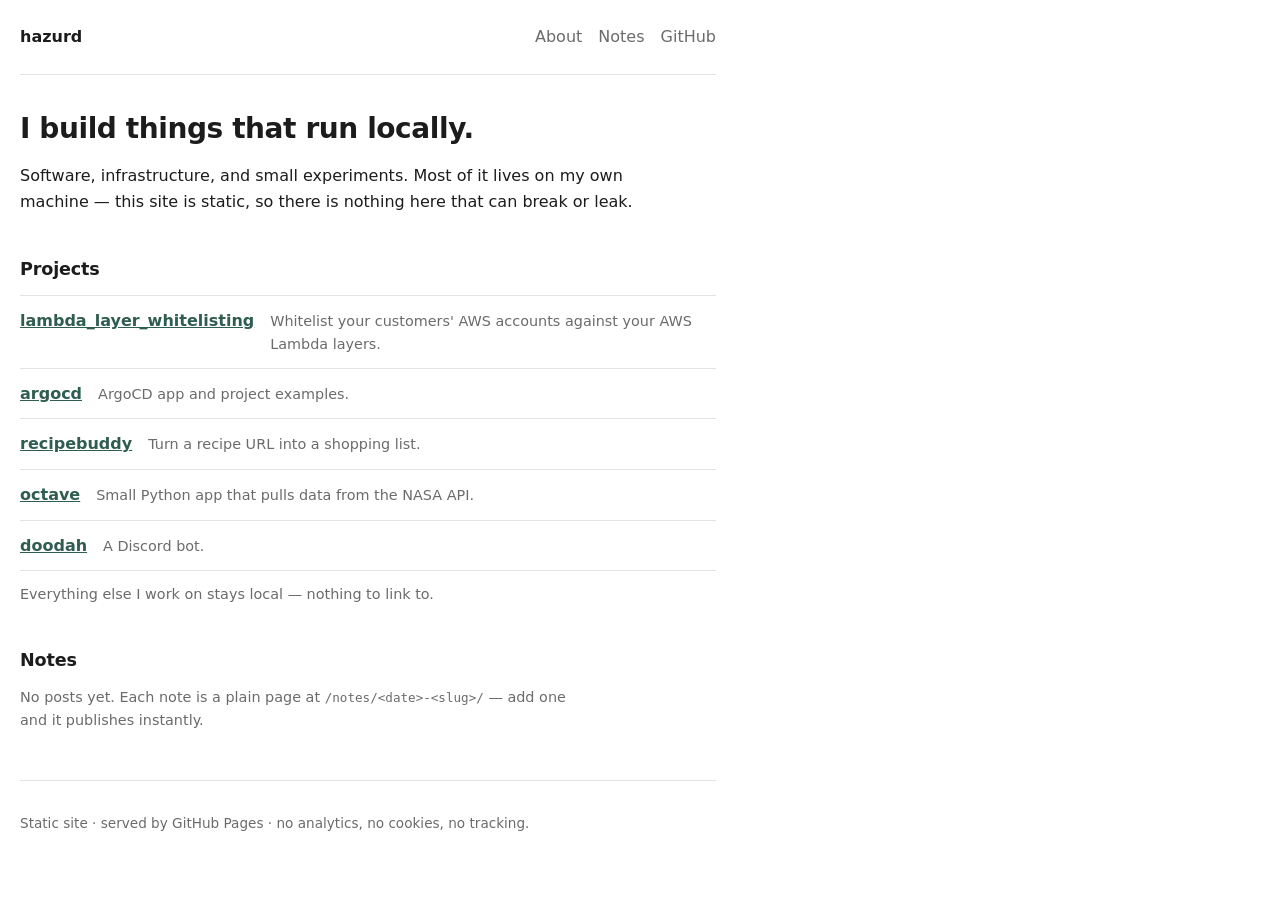
==== index.html @ 027b297e "Fix content: real repo links, minimal about page, note path, favicon" ====
<!doctype html>
<html lang="en">
  <head>
    <meta charset="utf-8" />
    <meta name="viewport" content="width=device-width, initial-scale=1" />
    <title>hazurd — personal site</title>
    <meta name="description" content="Personal site: projects, notes, and links." />
    <link rel="canonical" href="https://hazurd.github.io/" />
    <link rel="stylesheet" href="/css/main.css" />
    <link rel="icon" href="data:image/svg+xml,%3Csvg xmlns='http://www.w3.org/2000/svg' viewBox='0 0 32 32'%3E%3Ctext y='26' font-size='26'%3E%E2%9C%A6%3C/text%3E%3C/svg%3E" />
  </head>
  <body>
    <header class="site-header">
      <a class="brand" href="/">hazurd</a>
      <nav>
        <a href="/about/">About</a>
        <a href="/notes/">Notes</a>
        <a href="https://github.com/hazurd">GitHub</a>
      </nav>
    </header>

    <main>
      <section class="hero">
        <h1>I build things that run locally.</h1>
        <p>
          Software, infrastructure, and small experiments. Most of it lives on my own
          machine — this site is static, so there is nothing here that can break or leak.
        </p>
      </section>

      <section>
        <h2>Projects</h2>
        <ul class="project-list">
          <li>
            <a href="https://github.com/hazurd/lambda_layer_whitelisting">lambda_layer_whitelisting</a>
            <span>Whitelist your customers' AWS accounts against your AWS Lambda layers.</span>
          </li>
          <li>
            <a href="https://github.com/hazurd/argocd">argocd</a>
            <span>ArgoCD app and project examples.</span>
          </li>
          <li>
            <a href="https://github.com/hazurd/recipebuddy">recipebuddy</a>
            <span>Turn a recipe URL into a shopping list.</span>
          </li>
          <li>
            <a href="https://github.com/hazurd/octave">octave</a>
            <span>Small Python app that pulls data from the NASA API.</span>
          </li>
          <li>
            <a href="https://github.com/hazurd/doodah">doodah</a>
            <span>A Discord bot.</span>
          </li>
        </ul>
        <p class="muted">Everything else I work on stays local — nothing to link to.</p>
      </section>

      <section>
        <h2>Notes</h2>
        <p class="muted">No posts yet. Each note is a plain page at <code>/notes/&lt;date&gt;-&lt;slug&gt;/</code> — add one and it publishes instantly.</p>
      </section>
    </main>

    <footer>
      <p>Static site · served by GitHub Pages · no analytics, no cookies, no tracking.</p>
    </footer>
  </body>
</html>
---- css/main.css ----
/* Minimal, no build step, no external fonts or CDNs. */

:root {
  --bg: #ffffff;
  --fg: #1c1c1c;
  --muted: #6b6b6b;
  --accent: #2f5d50;
  --border: #e3e3e3;
  --measure: 62ch;
}

@media (prefers-color-scheme: dark) {
  :root {
    --bg: #14161a;
    --fg: #e8e8e8;
    --muted: #9b9b9b;
    --accent: #8fcbb8;
    --border: #2b2f36;
  }
}

* {
  box-sizing: border-box;
}

body {
  margin: 0;
  background: var(--bg);
  color: var(--fg);
  font-family: ui-sans-serif, system-ui, -apple-system, "Segoe UI", Roboto, sans-serif;
  line-height: 1.6;
  max-width: 46rem;
  padding: 0 1.25rem 3rem;
}

a {
  color: var(--accent);
}

a:focus-visible {
  outline: 2px solid var(--accent);
  outline-offset: 3px;
}

.site-header {
  display: flex;
  align-items: baseline;
  justify-content: space-between;
  gap: 1rem;
  padding: 1.5rem 0;
  border-bottom: 1px solid var(--border);
}

.brand {
  font-weight: 650;
  text-decoration: none;
  color: var(--fg);
}

nav {
  display: flex;
  gap: 1rem;
  flex-wrap: wrap;
}

nav a {
  text-decoration: none;
  color: var(--muted);
}

nav a:hover {
  color: var(--accent);
}

main {
  padding-top: 2rem;
}

.hero h1 {
  font-size: 1.75rem;
  margin: 0 0 0.5rem;
  letter-spacing: -0.015em;
}

h2 {
  font-size: 1.1rem;
  margin: 2.5rem 0 0.75rem;
  letter-spacing: -0.01em;
}

p {
  max-width: var(--measure);
  margin: 0.75rem 0;
}

.muted {
  color: var(--muted);
  font-size: 0.9rem;
}

code {
  font-family: ui-monospace, SFMono-Regular, Menlo, monospace;
  font-size: 0.875em;
}

.project-list {
  list-style: none;
  margin: 0;
  padding: 0;
  border-top: 1px solid var(--border);
}

.project-list li {
  display: flex;
  gap: 1rem;
  align-items: baseline;
  padding: 0.75rem 0;
  border-bottom: 1px solid var(--border);
}

.project-list a {
  font-weight: 600;
}

.project-list span {
  color: var(--muted);
  font-size: 0.9rem;
}

footer {
  margin-top: 3rem;
  padding-top: 1.25rem;
  border-top: 1px solid var(--border);
  color: var(--muted);
  font-size: 0.85rem;
}

@media (max-width: 620px) {
  .project-list li {
    flex-direction: column;
    gap: 0.25rem;
  }
}
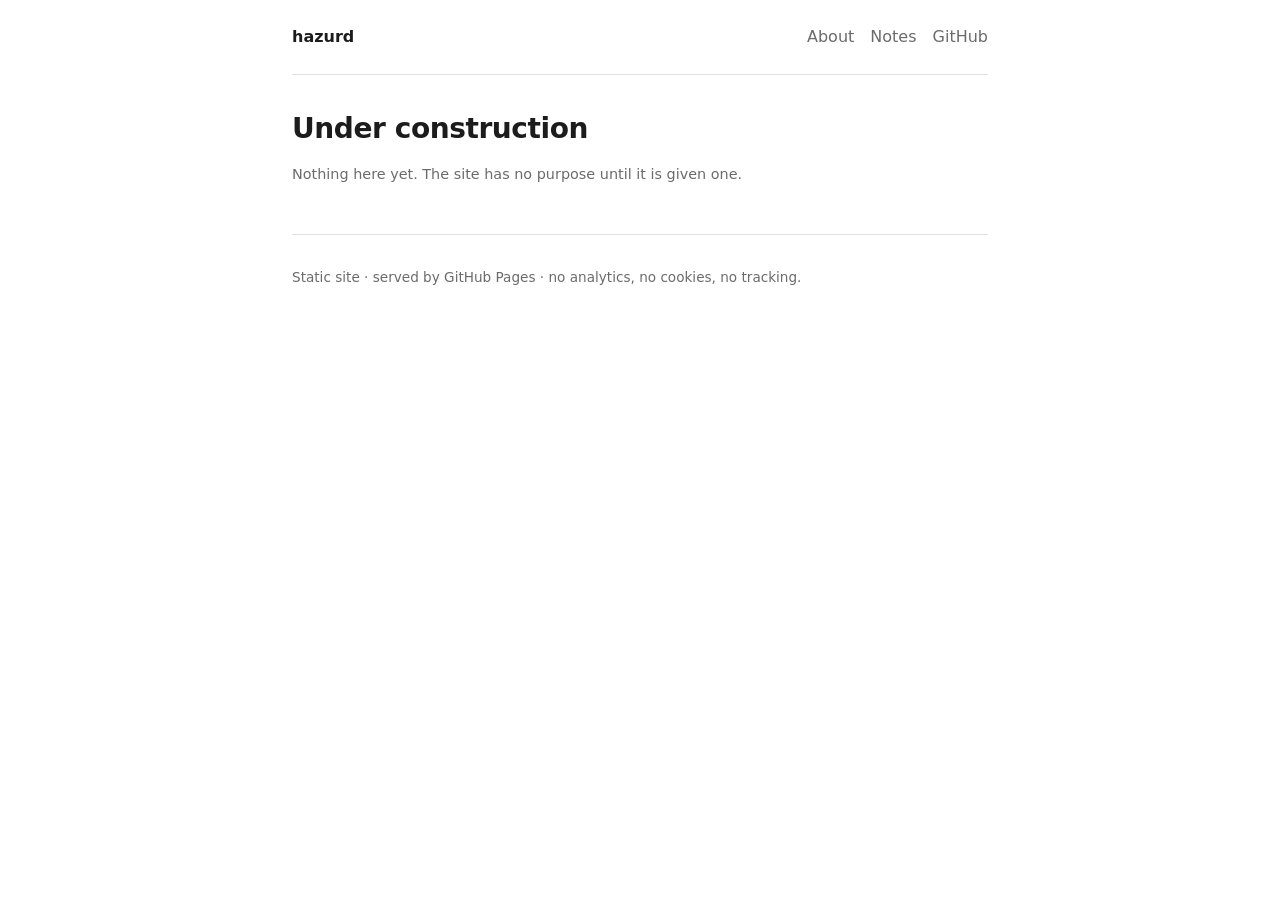
==== commit a45bc411: "strip site down to placeholder" ====
--- a/index.html
+++ b/index.html
@@ -4,7 +4,7 @@
     <meta charset="utf-8" />
     <meta name="viewport" content="width=device-width, initial-scale=1" />
     <title>hazurd — personal site</title>
-    <meta name="description" content="Personal site: projects, notes, and links." />
+    <meta name="description" content="Under construction. Nothing here yet." />
     <link rel="canonical" href="https://hazurd.github.io/" />
     <link rel="stylesheet" href="/css/main.css" />
     <link rel="icon" href="data:image/svg+xml,%3Csvg xmlns='http://www.w3.org/2000/svg' viewBox='0 0 32 32'%3E%3Ctext y='26' font-size='26'%3E%E2%9C%A6%3C/text%3E%3C/svg%3E" />
@@ -20,44 +20,9 @@
     </header>
 
     <main>
-      <section class="hero">
-        <h1>I build things that run locally.</h1>
-        <p>
-          Software, infrastructure, and small experiments. Most of it lives on my own
-          machine — this site is static, so there is nothing here that can break or leak.
-        </p>
-      </section>
-
       <section>
-        <h2>Projects</h2>
-        <ul class="project-list">
-          <li>
-            <a href="https://github.com/hazurd/lambda_layer_whitelisting">lambda_layer_whitelisting</a>
-            <span>Whitelist your customers' AWS accounts against your AWS Lambda layers.</span>
-          </li>
-          <li>
-            <a href="https://github.com/hazurd/argocd">argocd</a>
-            <span>ArgoCD app and project examples.</span>
-          </li>
-          <li>
-            <a href="https://github.com/hazurd/recipebuddy">recipebuddy</a>
-            <span>Turn a recipe URL into a shopping list.</span>
-          </li>
-          <li>
-            <a href="https://github.com/hazurd/octave">octave</a>
-            <span>Small Python app that pulls data from the NASA API.</span>
-          </li>
-          <li>
-            <a href="https://github.com/hazurd/doodah">doodah</a>
-            <span>A Discord bot.</span>
-          </li>
-        </ul>
-        <p class="muted">Everything else I work on stays local — nothing to link to.</p>
-      </section>
-
-      <section>
-        <h2>Notes</h2>
-        <p class="muted">No posts yet. Each note is a plain page at <code>/notes/&lt;date&gt;-&lt;slug&gt;/</code> — add one and it publishes instantly.</p>
+        <h1>Under construction</h1>
+        <p class="muted">Nothing here yet. The site has no purpose until it is given one.</p>
       </section>
     </main>
 
--- a/css/main.css
+++ b/css/main.css
@@ -30,6 +30,7 @@
   font-family: ui-sans-serif, system-ui, -apple-system, "Segoe UI", Roboto, sans-serif;
   line-height: 1.6;
   max-width: 46rem;
+  margin-inline: auto;
   padding: 0 1.25rem 3rem;
 }
 
@@ -76,16 +77,10 @@
   padding-top: 2rem;
 }
 
-.hero h1 {
+h1 {
   font-size: 1.75rem;
   margin: 0 0 0.5rem;
   letter-spacing: -0.015em;
-}
-
-h2 {
-  font-size: 1.1rem;
-  margin: 2.5rem 0 0.75rem;
-  letter-spacing: -0.01em;
 }
 
 p {
@@ -98,35 +93,6 @@
   font-size: 0.9rem;
 }
 
-code {
-  font-family: ui-monospace, SFMono-Regular, Menlo, monospace;
-  font-size: 0.875em;
-}
-
-.project-list {
-  list-style: none;
-  margin: 0;
-  padding: 0;
-  border-top: 1px solid var(--border);
-}
-
-.project-list li {
-  display: flex;
-  gap: 1rem;
-  align-items: baseline;
-  padding: 0.75rem 0;
-  border-bottom: 1px solid var(--border);
-}
-
-.project-list a {
-  font-weight: 600;
-}
-
-.project-list span {
-  color: var(--muted);
-  font-size: 0.9rem;
-}
-
 footer {
   margin-top: 3rem;
   padding-top: 1.25rem;
@@ -134,10 +100,3 @@
   color: var(--muted);
   font-size: 0.85rem;
 }
-
-@media (max-width: 620px) {
-  .project-list li {
-    flex-direction: column;
-    gap: 0.25rem;
-  }
-}
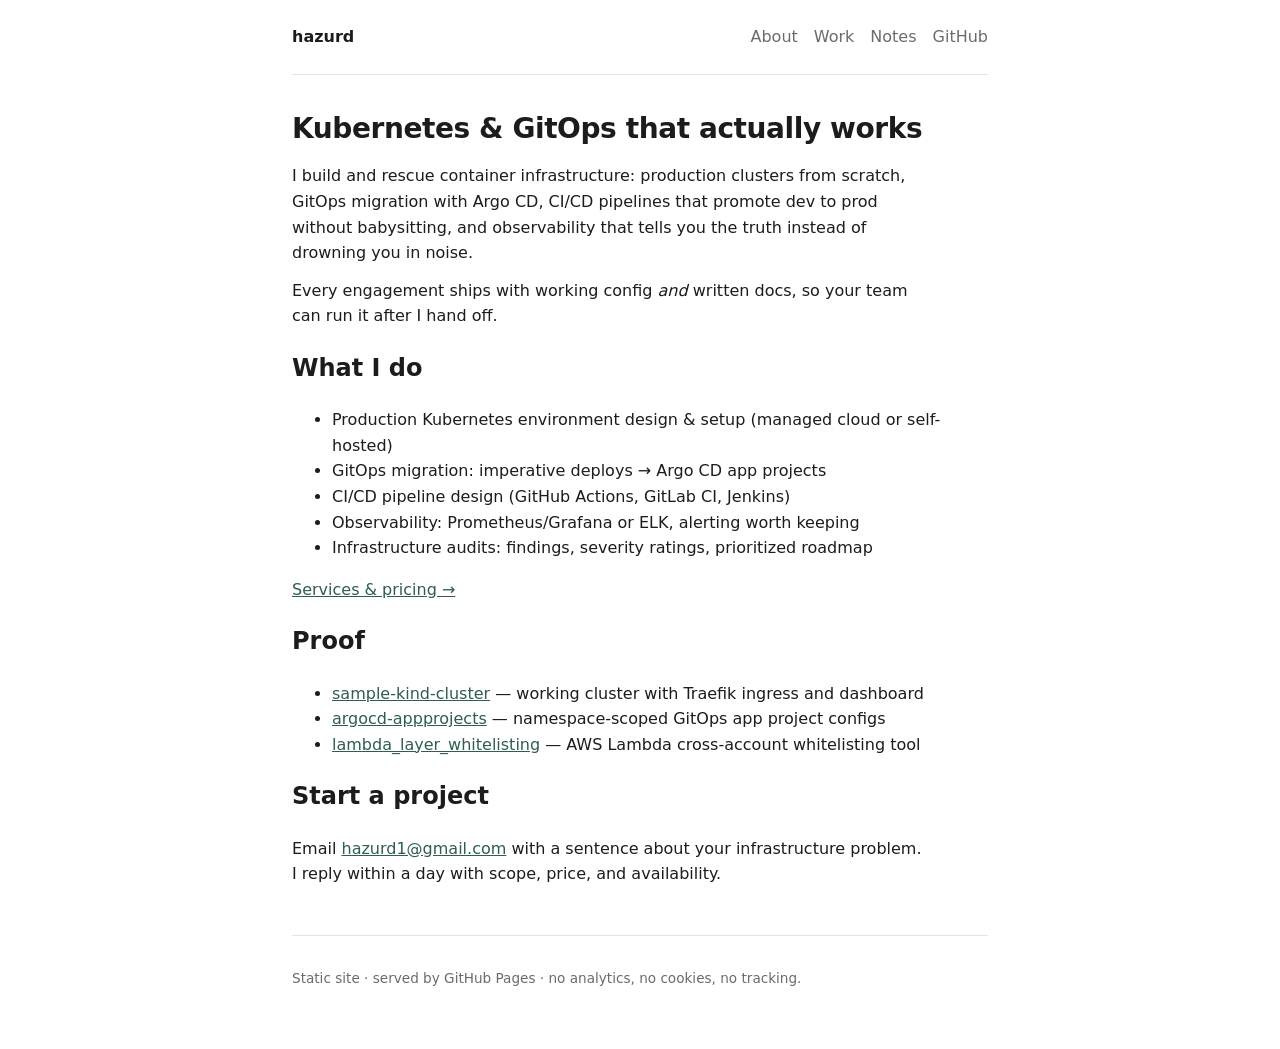
==== commit 214d4b95: "Turn placeholder into Kubernetes/GitOps consulting site: landing, work packages, about bio" ====
--- a/index.html
+++ b/index.html
@@ -3,17 +3,18 @@
   <head>
     <meta charset="utf-8" />
     <meta name="viewport" content="width=device-width, initial-scale=1" />
-    <title>hazurd — personal site</title>
-    <meta name="description" content="Under construction. Nothing here yet." />
+    <title>hazurd — Kubernetes &amp; GitOps consulting</title>
+    <meta name="description" content="Kubernetes, GitOps, CI/CD, and observability consulting. Clusters and pipelines that actually work, with docs your team can run." />
     <link rel="canonical" href="https://hazurd.github.io/" />
     <link rel="stylesheet" href="/css/main.css" />
-    <link rel="icon" href="data:image/svg+xml,%3Csvg xmlns='http://www.w3.org/2000/svg' viewBox='0 0 32 32'%3E%3Ctext y='26' font-size='26'%3E%E2%9C%A6%3C/text%3E%3C/svg%3E" />
+    <link rel="icon" href="data:image/svg+xml,%3Csvg xmlns='http://www.w3.org/2000/svg' viewBox='0 0 32 32'%3E%E2%9C%A6%3C/svg%3E" />
   </head>
   <body>
     <header class="site-header">
       <a class="brand" href="/">hazurd</a>
       <nav>
         <a href="/about/">About</a>
+        <a href="/work/">Work</a>
         <a href="/notes/">Notes</a>
         <a href="https://github.com/hazurd">GitHub</a>
       </nav>
@@ -21,8 +22,47 @@
 
     <main>
       <section>
-        <h1>Under construction</h1>
-        <p class="muted">Nothing here yet. The site has no purpose until it is given one.</p>
+        <h1>Kubernetes &amp; GitOps that actually works</h1>
+        <p>
+          I build and rescue container infrastructure: production clusters from
+          scratch, GitOps migration with Argo CD, CI/CD pipelines that promote
+          dev to prod without babysitting, and observability that tells you the
+          truth instead of drowning you in noise.
+        </p>
+        <p>
+          Every engagement ships with working config <em>and</em> written docs,
+          so your team can run it after I hand off.
+        </p>
+      </section>
+
+      <section>
+        <h2>What I do</h2>
+        <ul>
+          <li>Production Kubernetes environment design &amp; setup (managed cloud or self-hosted)</li>
+          <li>GitOps migration: imperative deploys → Argo CD app projects</li>
+          <li>CI/CD pipeline design (GitHub Actions, GitLab CI, Jenkins)</li>
+          <li>Observability: Prometheus/Grafana or ELK, alerting worth keeping</li>
+          <li>Infrastructure audits: findings, severity ratings, prioritized roadmap</li>
+        </ul>
+        <p><a href="/work/">Services &amp; pricing →</a></p>
+      </section>
+
+      <section>
+        <h2>Proof</h2>
+        <ul>
+          <li><a href="https://github.com/hazurd/sample-kind-cluster">sample-kind-cluster</a> — working cluster with Traefik ingress and dashboard</li>
+          <li><a href="https://github.com/hazurd/argocd-appprojects">argocd-appprojects</a> — namespace-scoped GitOps app project configs</li>
+          <li><a href="https://github.com/hazurd/lambda_layer_whitelisting">lambda_layer_whitelisting</a> — AWS Lambda cross-account whitelisting tool</li>
+        </ul>
+      </section>
+
+      <section>
+        <h2>Start a project</h2>
+        <p>
+          Email <a href="mailto:hazurd1@gmail.com">hazurd1@gmail.com</a> with a
+          sentence about your infrastructure problem. I reply within a day with
+          scope, price, and availability.
+        </p>
       </section>
     </main>
 
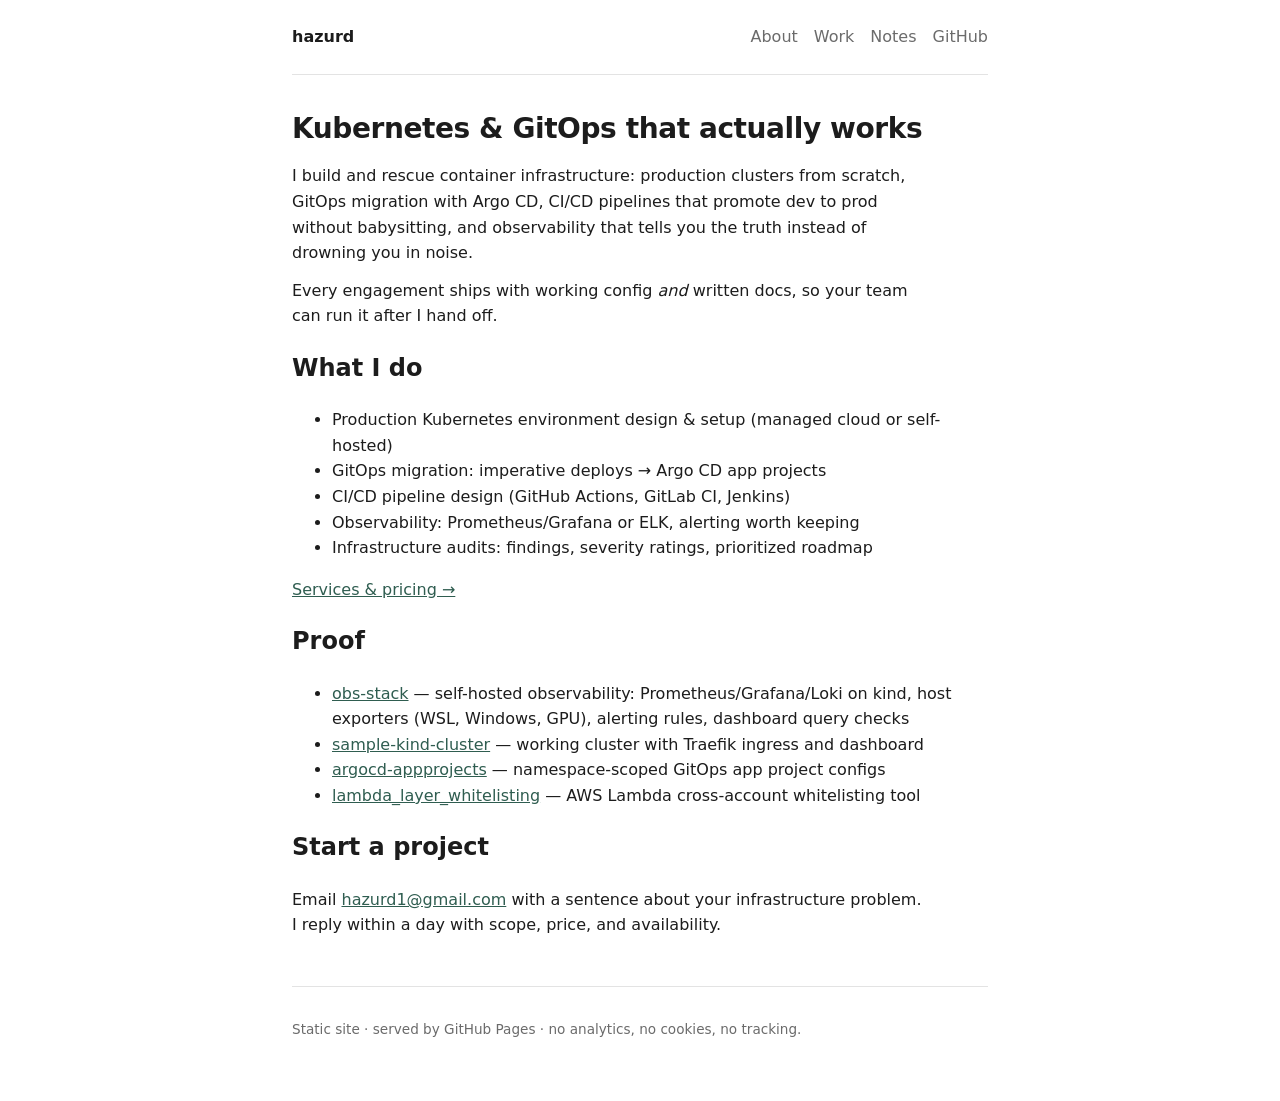
==== commit 2a90b236: "Add obs-stack to portfolio proof section" ====
--- a/index.html
+++ b/index.html
@@ -50,6 +50,7 @@
       <section>
         <h2>Proof</h2>
         <ul>
+          <li><a href="https://github.com/hazurd/obs-stack">obs-stack</a> — self-hosted observability: Prometheus/Grafana/Loki on kind, host exporters (WSL, Windows, GPU), alerting rules, dashboard query checks</li>
           <li><a href="https://github.com/hazurd/sample-kind-cluster">sample-kind-cluster</a> — working cluster with Traefik ingress and dashboard</li>
           <li><a href="https://github.com/hazurd/argocd-appprojects">argocd-appprojects</a> — namespace-scoped GitOps app project configs</li>
           <li><a href="https://github.com/hazurd/lambda_layer_whitelisting">lambda_layer_whitelisting</a> — AWS Lambda cross-account whitelisting tool</li>
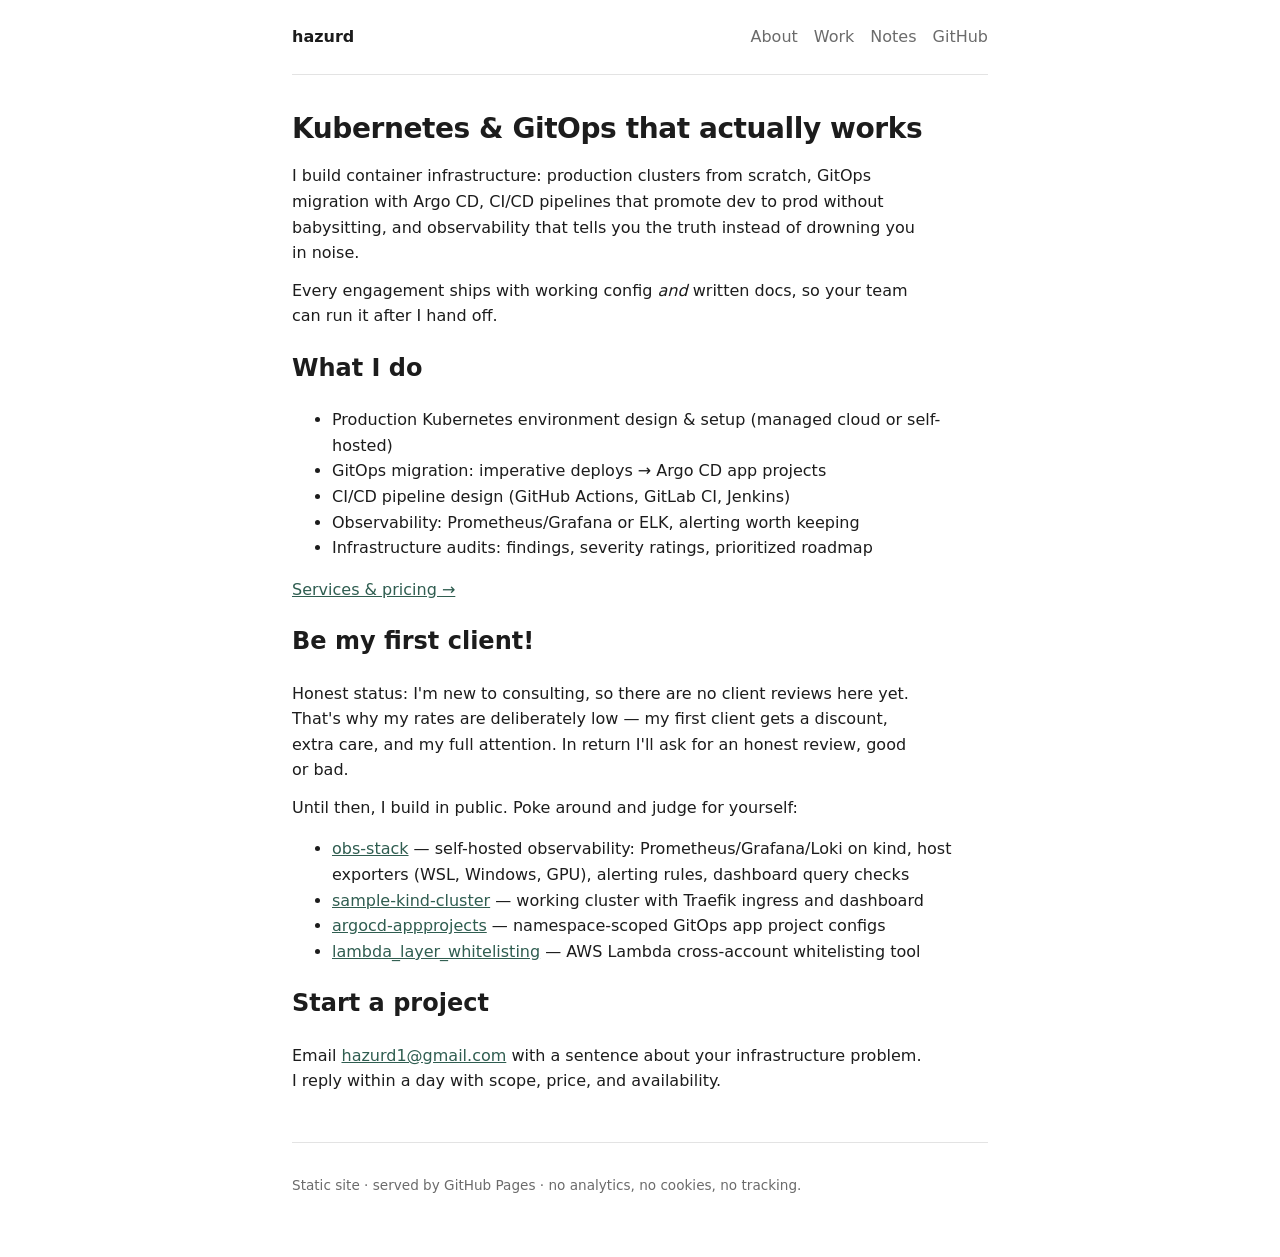
==== commit 20c2fb0d: "Softer tone: 'Be my first client!' replaces Proof section" ====
--- a/index.html
+++ b/index.html
@@ -24,10 +24,10 @@
       <section>
         <h1>Kubernetes &amp; GitOps that actually works</h1>
         <p>
-          I build and rescue container infrastructure: production clusters from
-          scratch, GitOps migration with Argo CD, CI/CD pipelines that promote
-          dev to prod without babysitting, and observability that tells you the
-          truth instead of drowning you in noise.
+          I build container infrastructure: production clusters from scratch,
+          GitOps migration with Argo CD, CI/CD pipelines that promote dev to
+          prod without babysitting, and observability that tells you the truth
+          instead of drowning you in noise.
         </p>
         <p>
           Every engagement ships with working config <em>and</em> written docs,
@@ -48,7 +48,14 @@
       </section>
 
       <section>
-        <h2>Proof</h2>
+        <h2>Be my first client!</h2>
+        <p>
+          Honest status: I'm new to consulting, so there are no client reviews
+          here yet. That's why my rates are deliberately low — my first client
+          gets a discount, extra care, and my full attention. In return I'll
+          ask for an honest review, good or bad.
+        </p>
+        <p>Until then, I build in public. Poke around and judge for yourself:</p>
         <ul>
           <li><a href="https://github.com/hazurd/obs-stack">obs-stack</a> — self-hosted observability: Prometheus/Grafana/Loki on kind, host exporters (WSL, Windows, GPU), alerting rules, dashboard query checks</li>
           <li><a href="https://github.com/hazurd/sample-kind-cluster">sample-kind-cluster</a> — working cluster with Traefik ingress and dashboard</li>
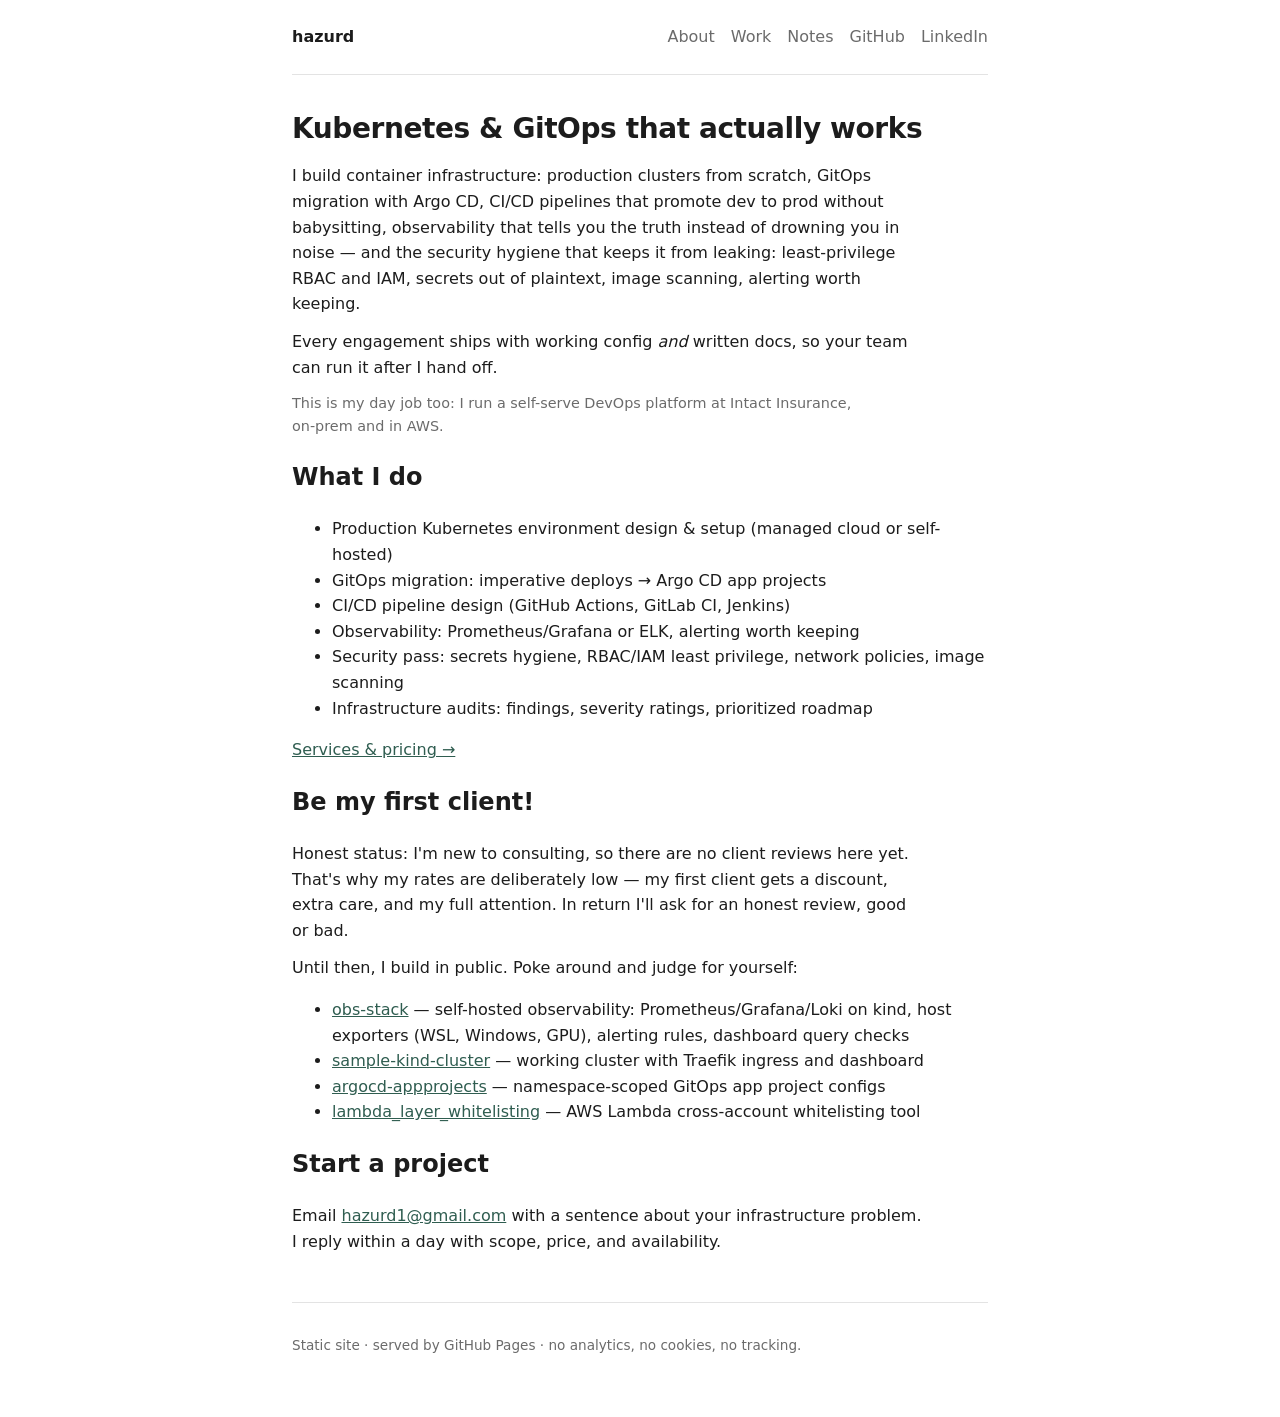
==== commit 2e67b1cc: "DevSecOps positioning + real career arc - about: Karl Dagenais identity, employer history (Intact, J" ====
--- a/index.html
+++ b/index.html
@@ -3,8 +3,8 @@
   <head>
     <meta charset="utf-8" />
     <meta name="viewport" content="width=device-width, initial-scale=1" />
-    <title>hazurd — Kubernetes &amp; GitOps consulting</title>
-    <meta name="description" content="Kubernetes, GitOps, CI/CD, and observability consulting. Clusters and pipelines that actually work, with docs your team can run." />
+    <title>hazurd — Kubernetes, GitOps &amp; DevSecOps consulting</title>
+    <meta name="description" content="Kubernetes, GitOps, DevSecOps, CI/CD, and observability consulting. Clusters and pipelines that actually work, with security baked in and docs your team can run." />
     <link rel="canonical" href="https://hazurd.github.io/" />
     <link rel="stylesheet" href="/css/main.css" />
     <link rel="icon" href="data:image/svg+xml,%3Csvg xmlns='http://www.w3.org/2000/svg' viewBox='0 0 32 32'%3E%E2%9C%A6%3C/svg%3E" />
@@ -17,6 +17,7 @@
         <a href="/work/">Work</a>
         <a href="/notes/">Notes</a>
         <a href="https://github.com/hazurd">GitHub</a>
+        <a href="https://www.linkedin.com/in/gottabkd">LinkedIn</a>
       </nav>
     </header>
 
@@ -26,12 +27,18 @@
         <p>
           I build container infrastructure: production clusters from scratch,
           GitOps migration with Argo CD, CI/CD pipelines that promote dev to
-          prod without babysitting, and observability that tells you the truth
-          instead of drowning you in noise.
+          prod without babysitting, observability that tells you the truth
+          instead of drowning you in noise — and the security hygiene that
+          keeps it from leaking: least-privilege RBAC and IAM, secrets out of
+          plaintext, image scanning, alerting worth keeping.
         </p>
         <p>
           Every engagement ships with working config <em>and</em> written docs,
           so your team can run it after I hand off.
+        </p>
+        <p class="muted">
+          This is my day job too: I run a self-serve DevOps platform at Intact
+          Insurance, on-prem and in AWS.
         </p>
       </section>
 
@@ -42,6 +49,7 @@
           <li>GitOps migration: imperative deploys → Argo CD app projects</li>
           <li>CI/CD pipeline design (GitHub Actions, GitLab CI, Jenkins)</li>
           <li>Observability: Prometheus/Grafana or ELK, alerting worth keeping</li>
+          <li>Security pass: secrets hygiene, RBAC/IAM least privilege, network policies, image scanning</li>
           <li>Infrastructure audits: findings, severity ratings, prioritized roadmap</li>
         </ul>
         <p><a href="/work/">Services &amp; pricing →</a></p>
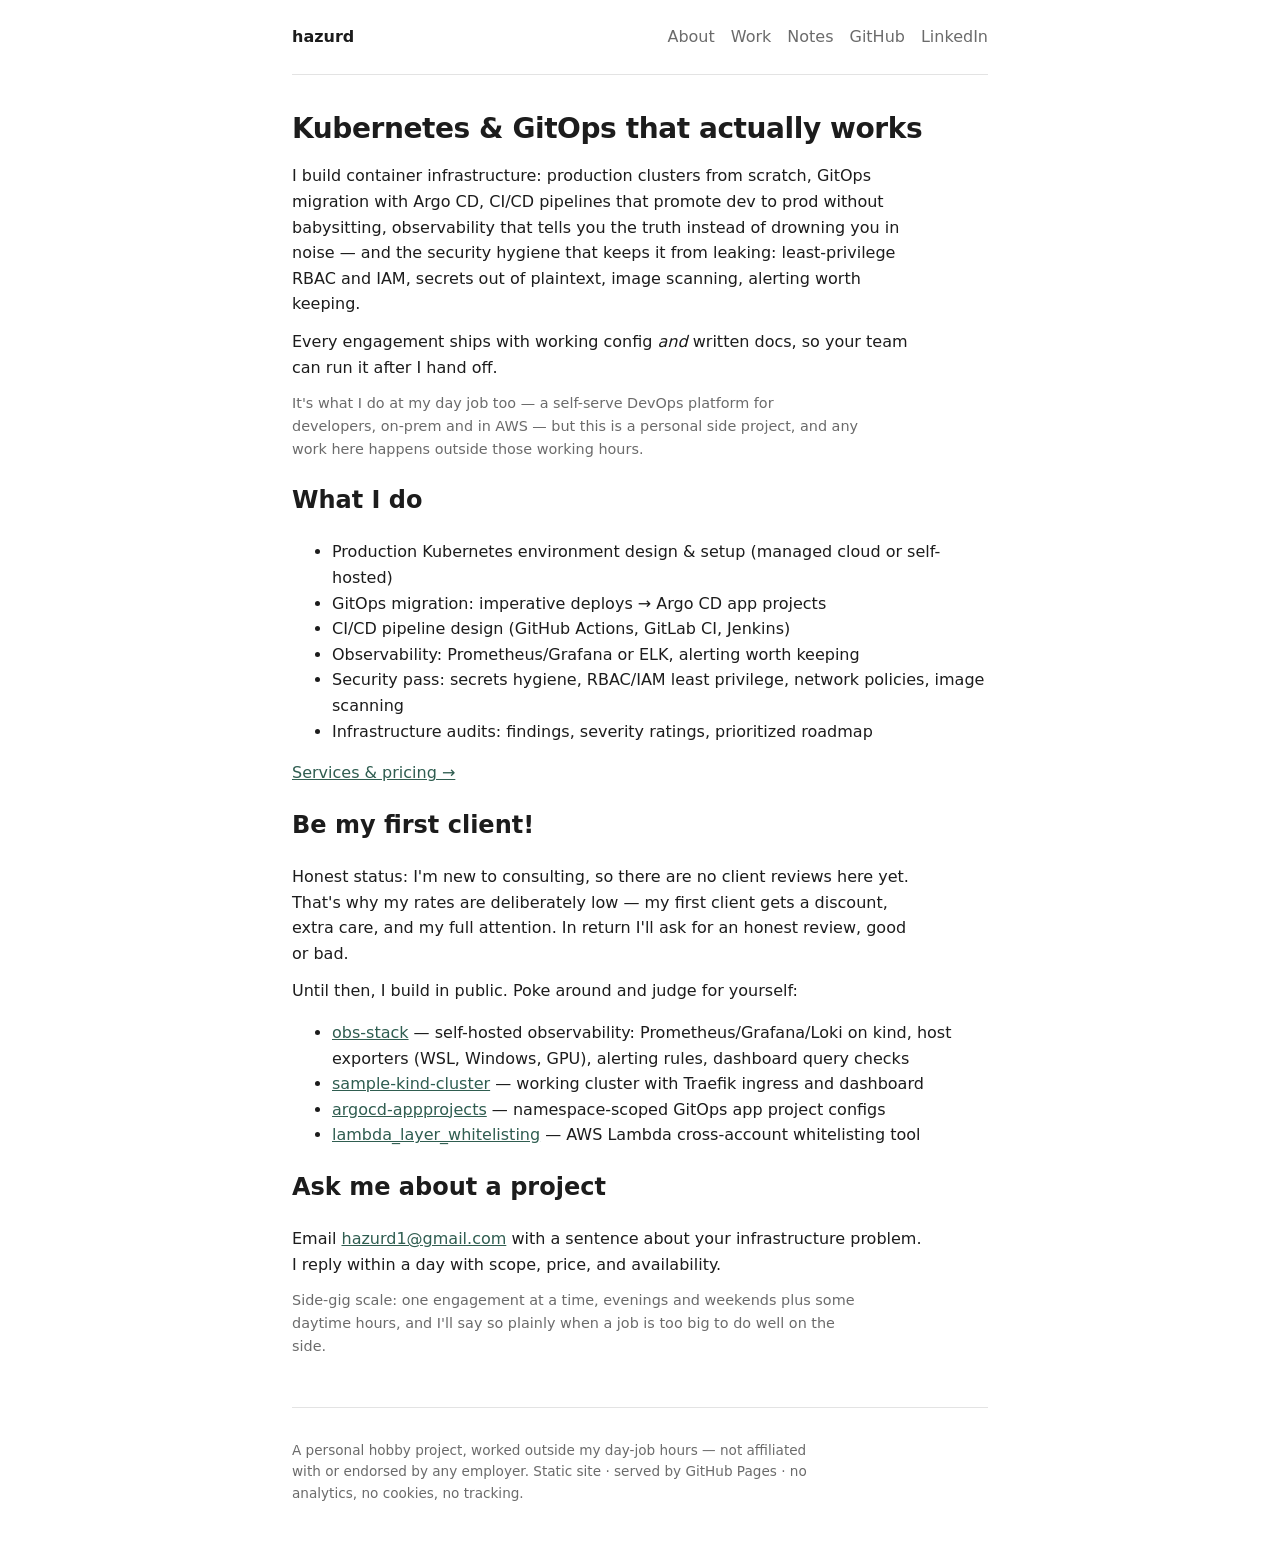
==== commit 67651b51: "Reframe site as a personal hobby side-gig: softer hero, stated limits, no-affiliation footer" ====
--- a/index.html
+++ b/index.html
@@ -3,8 +3,8 @@
   <head>
     <meta charset="utf-8" />
     <meta name="viewport" content="width=device-width, initial-scale=1" />
-    <title>hazurd — Kubernetes, GitOps &amp; DevSecOps consulting</title>
-    <meta name="description" content="Kubernetes, GitOps, DevSecOps, CI/CD, and observability consulting. Clusters and pipelines that actually work, with security baked in and docs your team can run." />
+    <title>hazurd — Kubernetes &amp; GitOps, occasionally for hire</title>
+    <meta name="description" content="Kubernetes, GitOps, DevSecOps, CI/CD, and observability — a personal side project with small fixed-price engagements, worked outside my day-job hours." />
     <link rel="canonical" href="https://hazurd.github.io/" />
     <link rel="stylesheet" href="/css/main.css" />
     <link rel="icon" href="data:image/svg+xml,%3Csvg xmlns='http://www.w3.org/2000/svg' viewBox='0 0 32 32'%3E%E2%9C%A6%3C/svg%3E" />
@@ -37,8 +37,9 @@
           so your team can run it after I hand off.
         </p>
         <p class="muted">
-          This is my day job too: I run a self-serve DevOps platform at Intact
-          Insurance, on-prem and in AWS.
+          It's what I do at my day job too — a self-serve DevOps platform for
+          developers, on-prem and in AWS — but this is a personal side project,
+          and any work here happens outside those working hours.
         </p>
       </section>
 
@@ -73,17 +74,26 @@
       </section>
 
       <section>
-        <h2>Start a project</h2>
+        <h2>Ask me about a project</h2>
         <p>
           Email <a href="mailto:hazurd1@gmail.com">hazurd1@gmail.com</a> with a
           sentence about your infrastructure problem. I reply within a day with
           scope, price, and availability.
         </p>
+        <p class="muted">
+          Side-gig scale: one engagement at a time, evenings and weekends plus
+          some daytime hours, and I'll say so plainly when a job is too big to
+          do well on the side.
+        </p>
       </section>
     </main>
 
     <footer>
-      <p>Static site · served by GitHub Pages · no analytics, no cookies, no tracking.</p>
+      <p>
+        A personal hobby project, worked outside my day-job hours — not
+        affiliated with or endorsed by any employer. Static site · served by
+        GitHub Pages · no analytics, no cookies, no tracking.
+      </p>
     </footer>
   </body>
 </html>
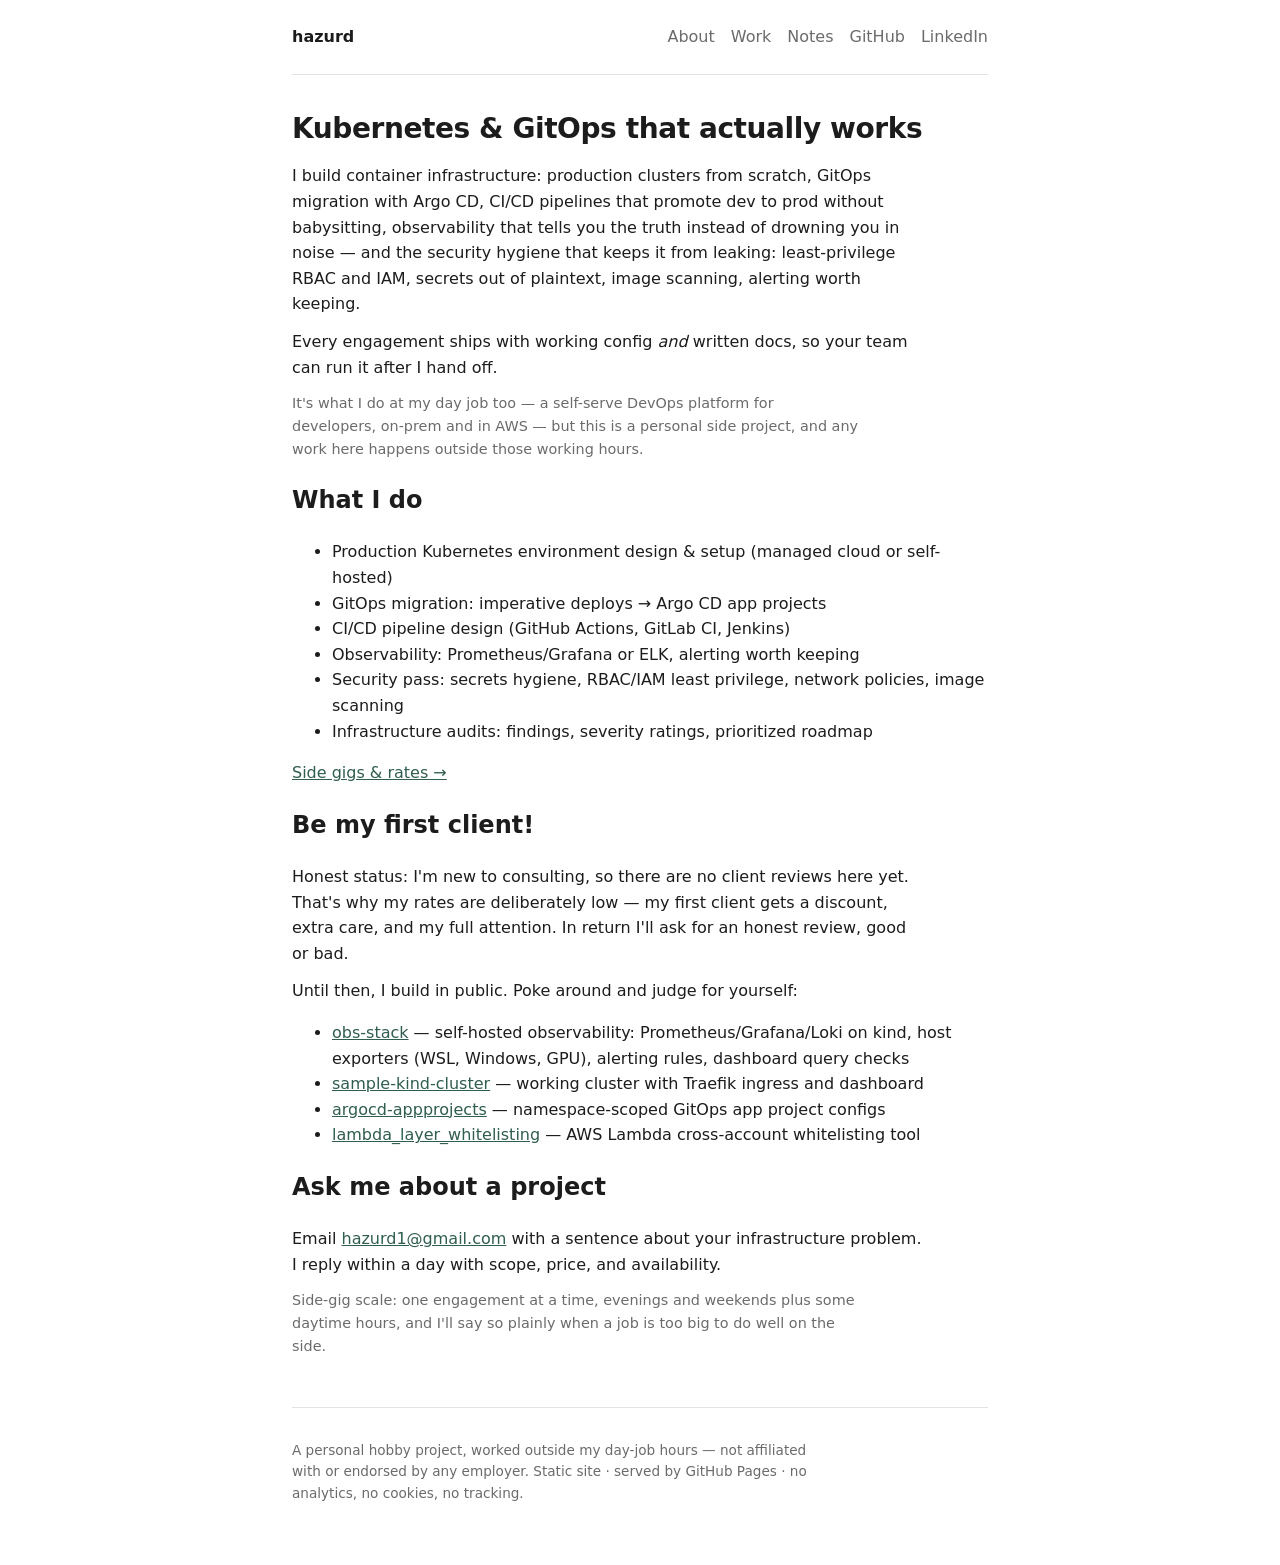
==== commit 94dcaf6d: "Landing CTA reads "Side gigs & rates"" ====
--- a/index.html
+++ b/index.html
@@ -53,7 +53,7 @@
           <li>Security pass: secrets hygiene, RBAC/IAM least privilege, network policies, image scanning</li>
           <li>Infrastructure audits: findings, severity ratings, prioritized roadmap</li>
         </ul>
-        <p><a href="/work/">Services &amp; pricing →</a></p>
+        <p><a href="/work/">Side gigs &amp; rates →</a></p>
       </section>
 
       <section>
